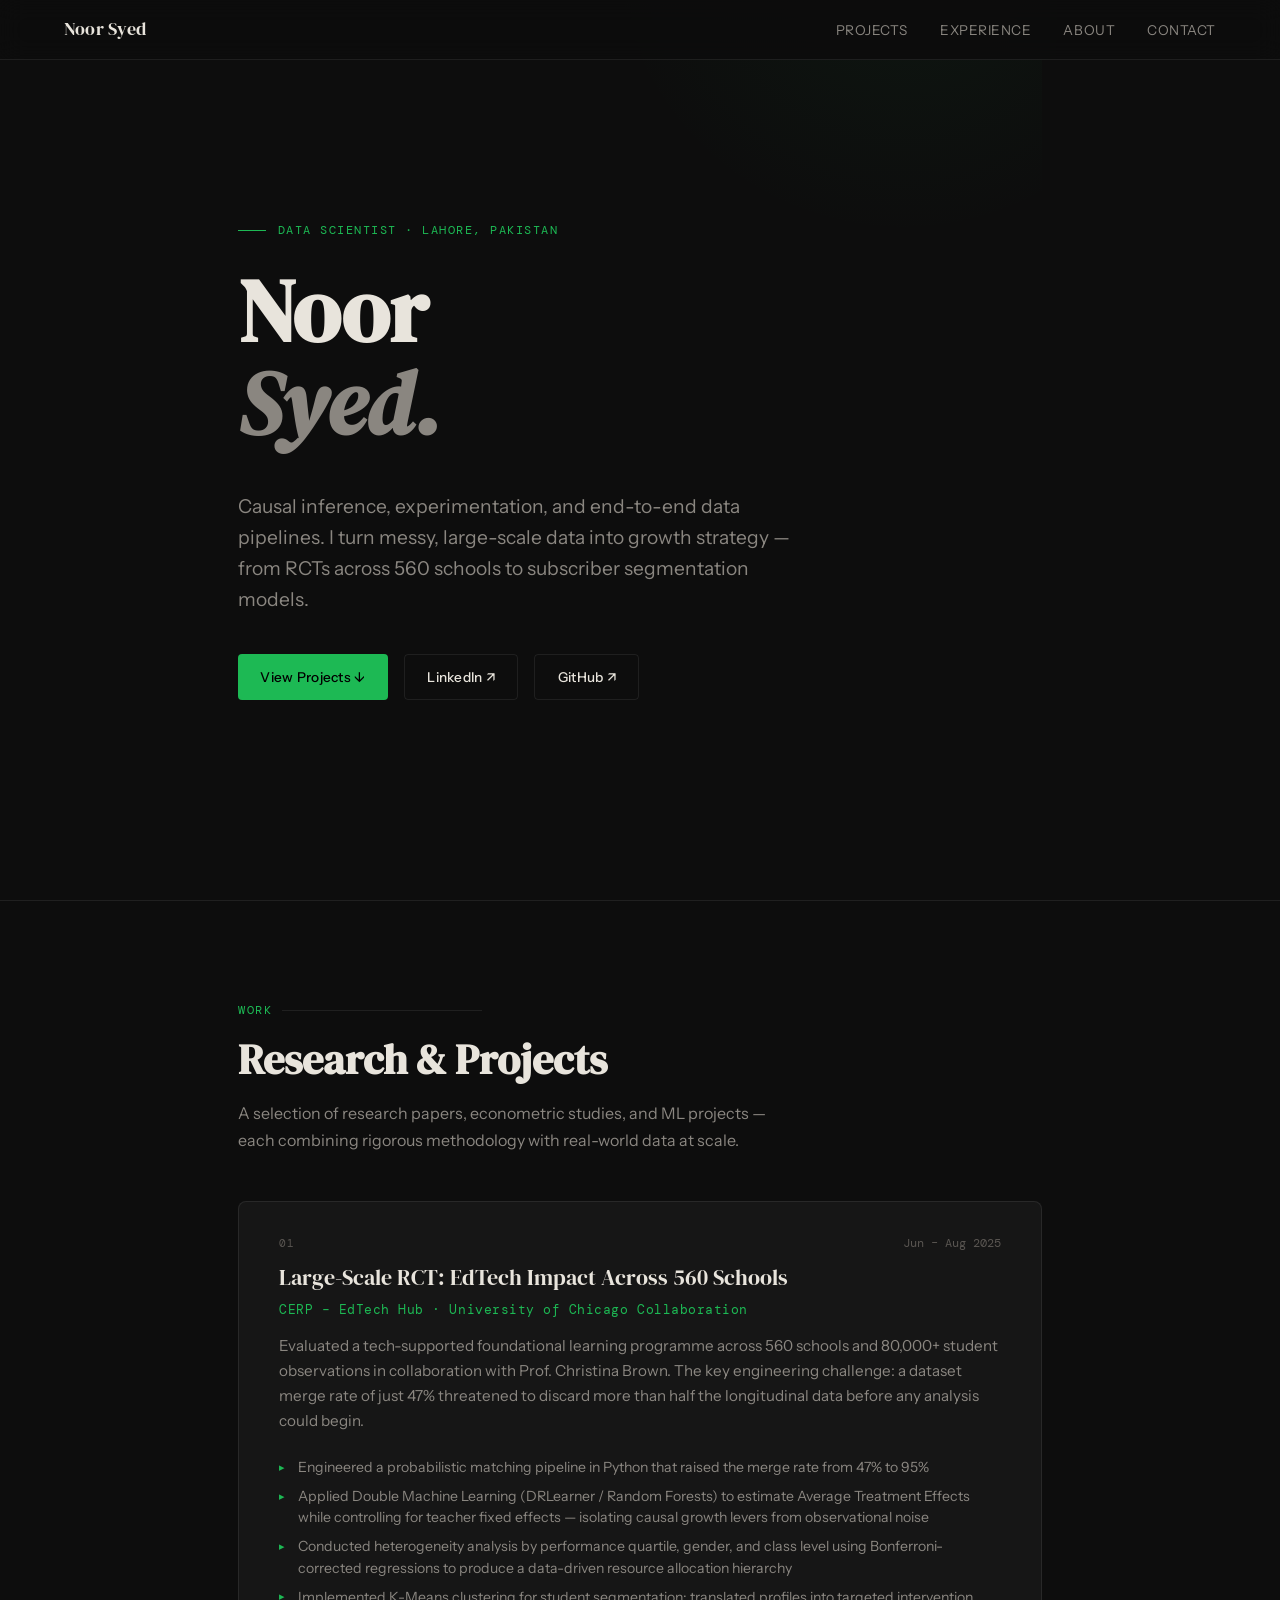
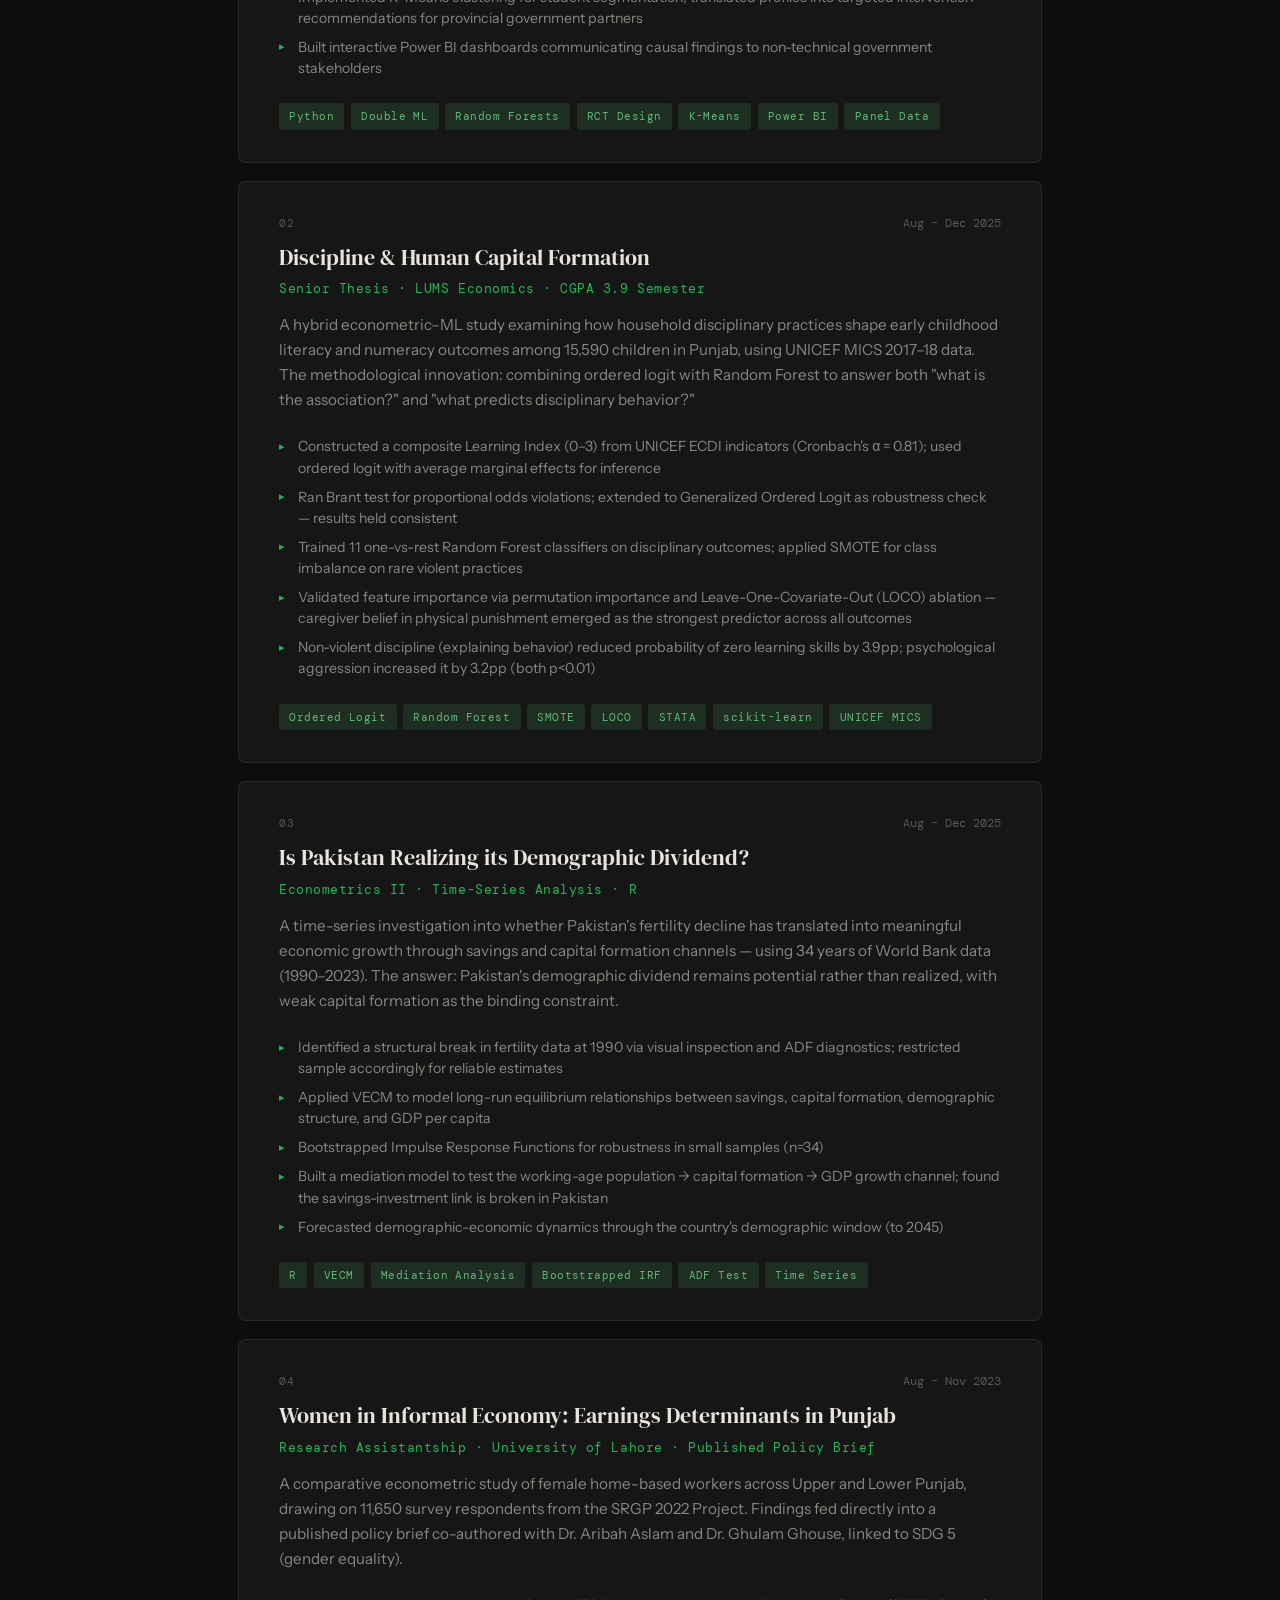
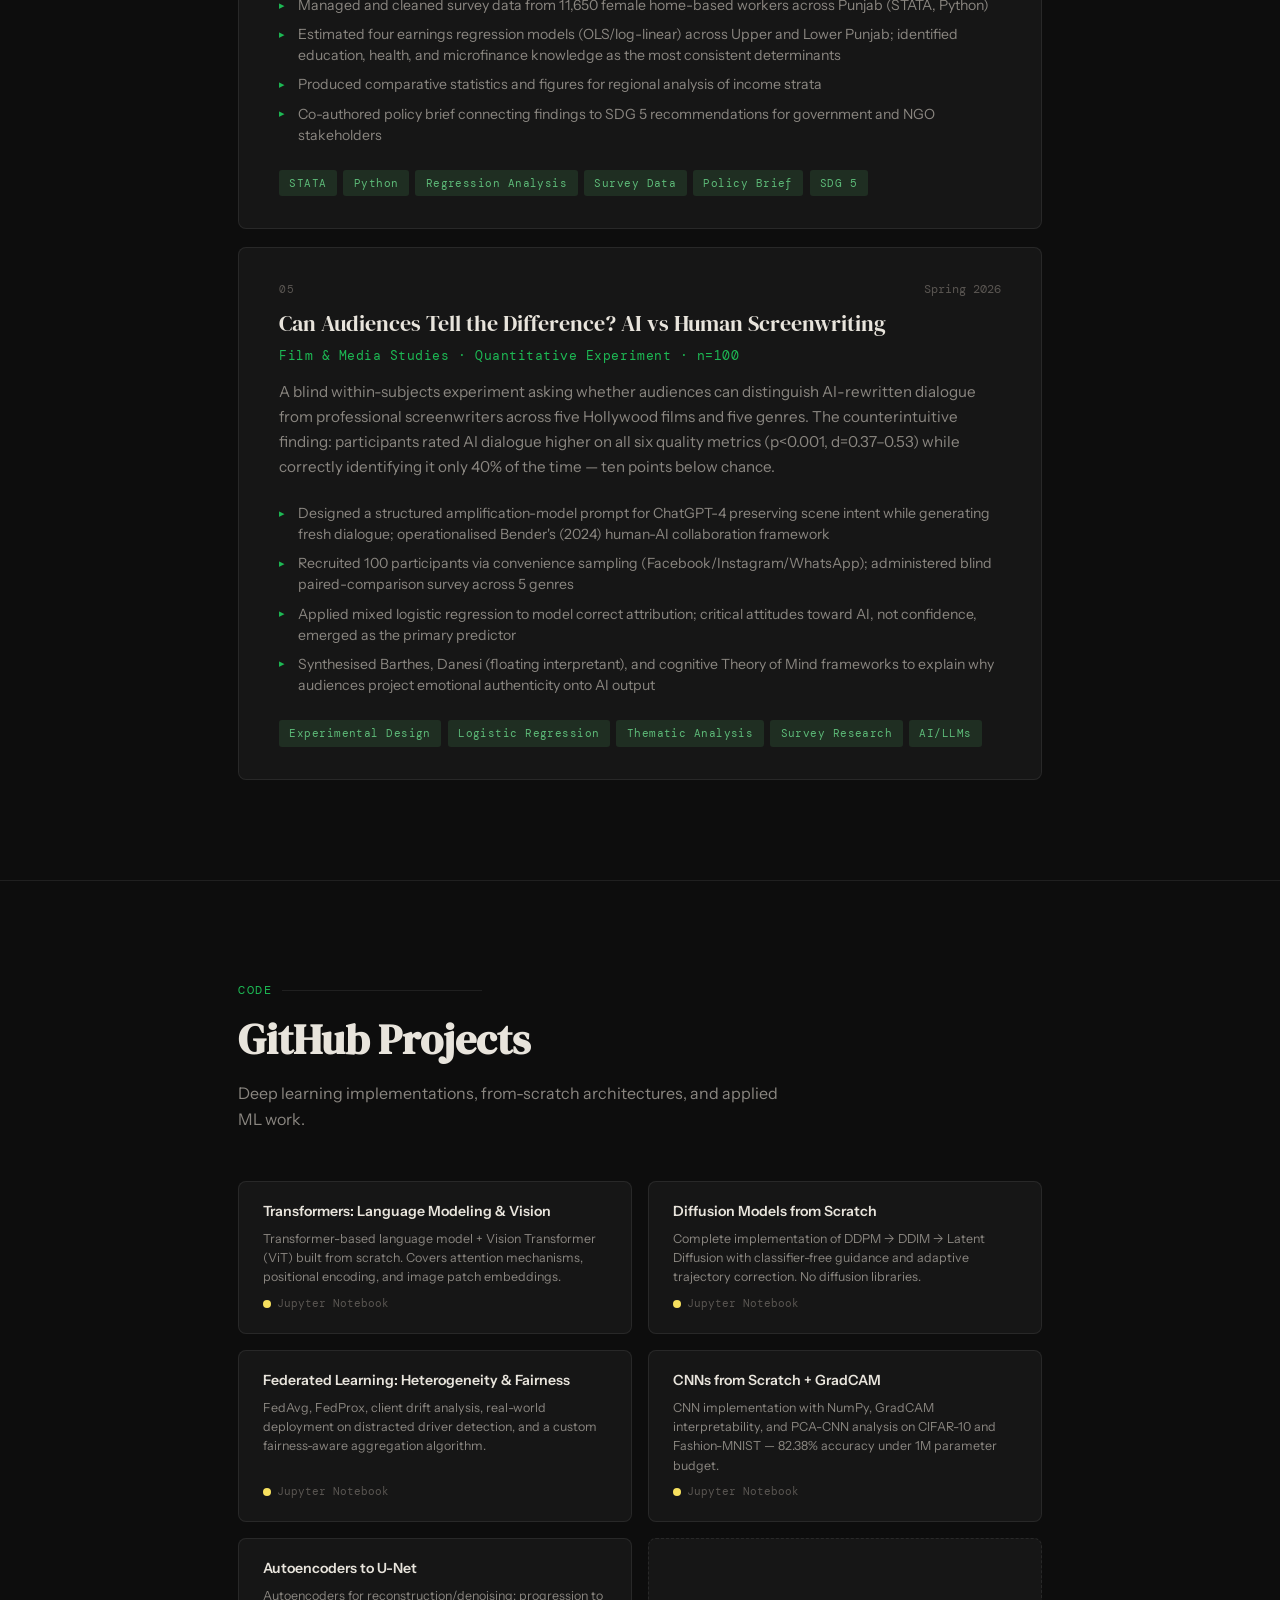
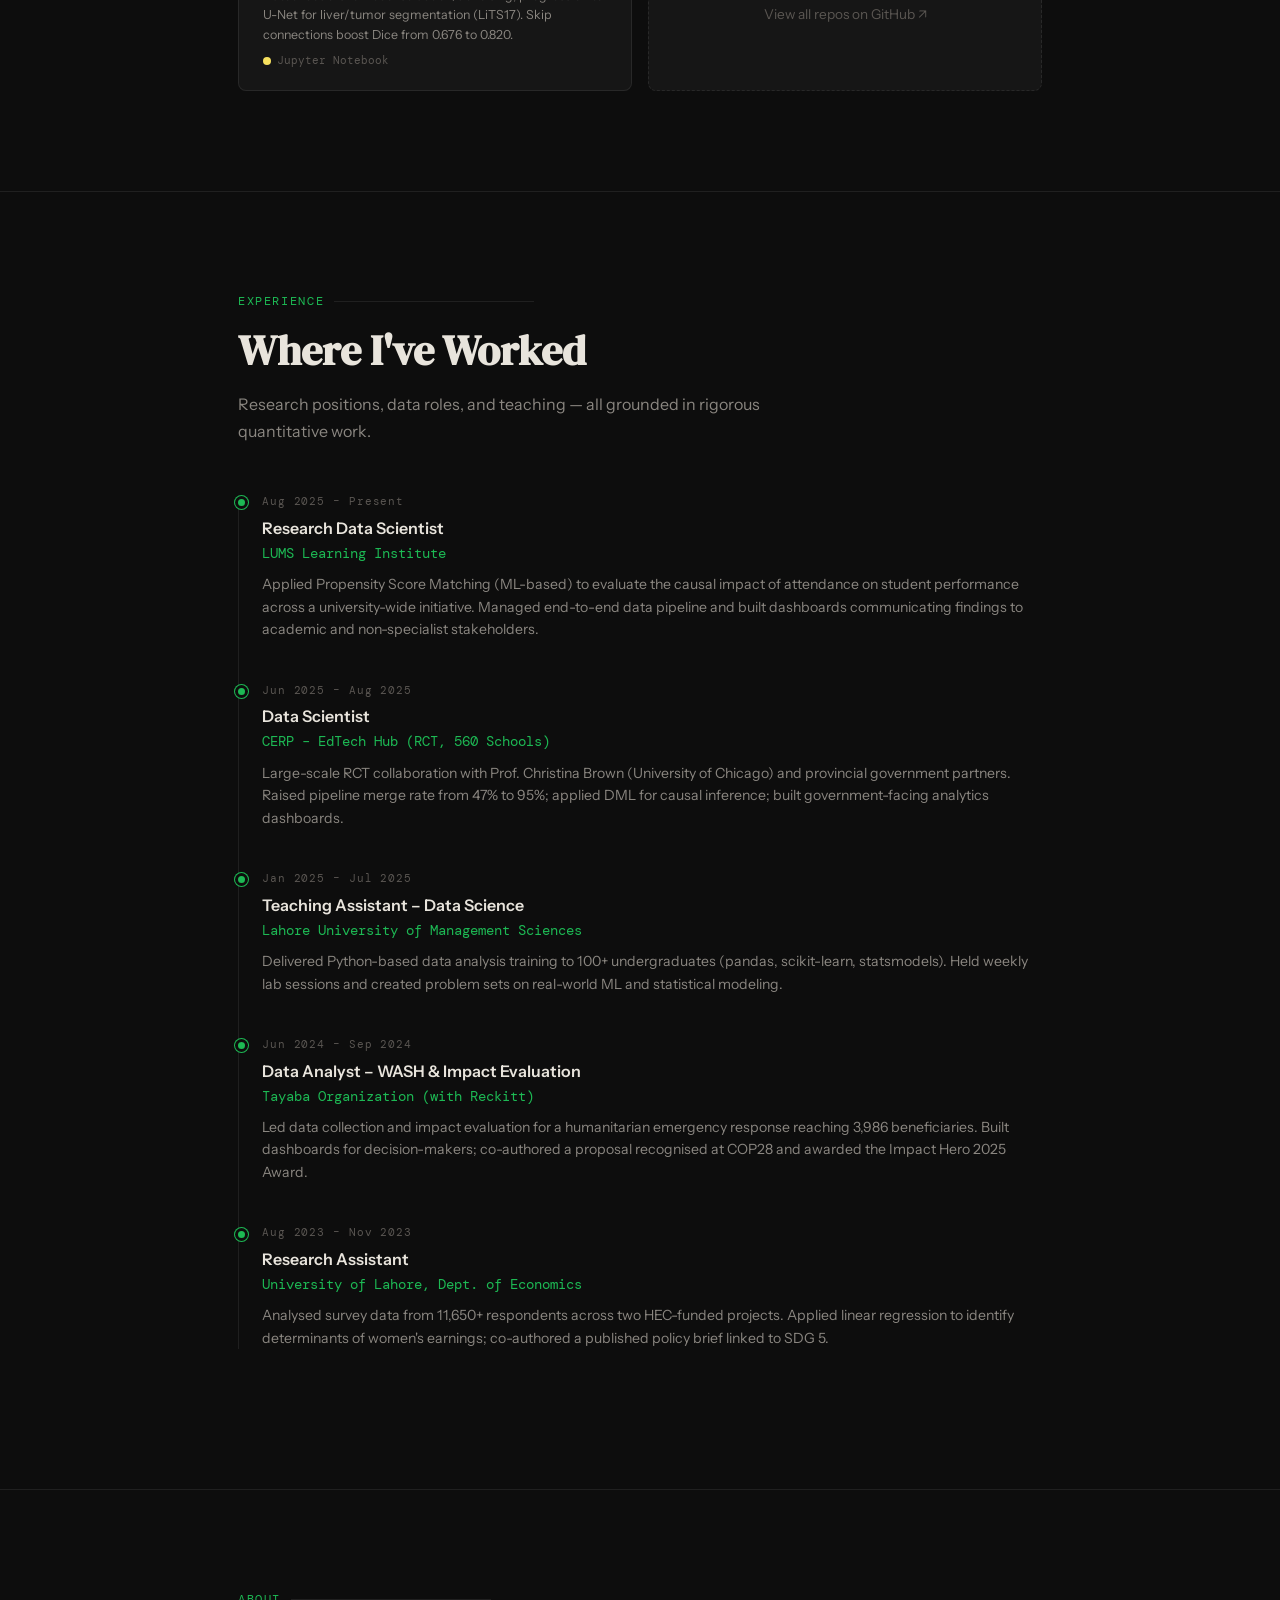
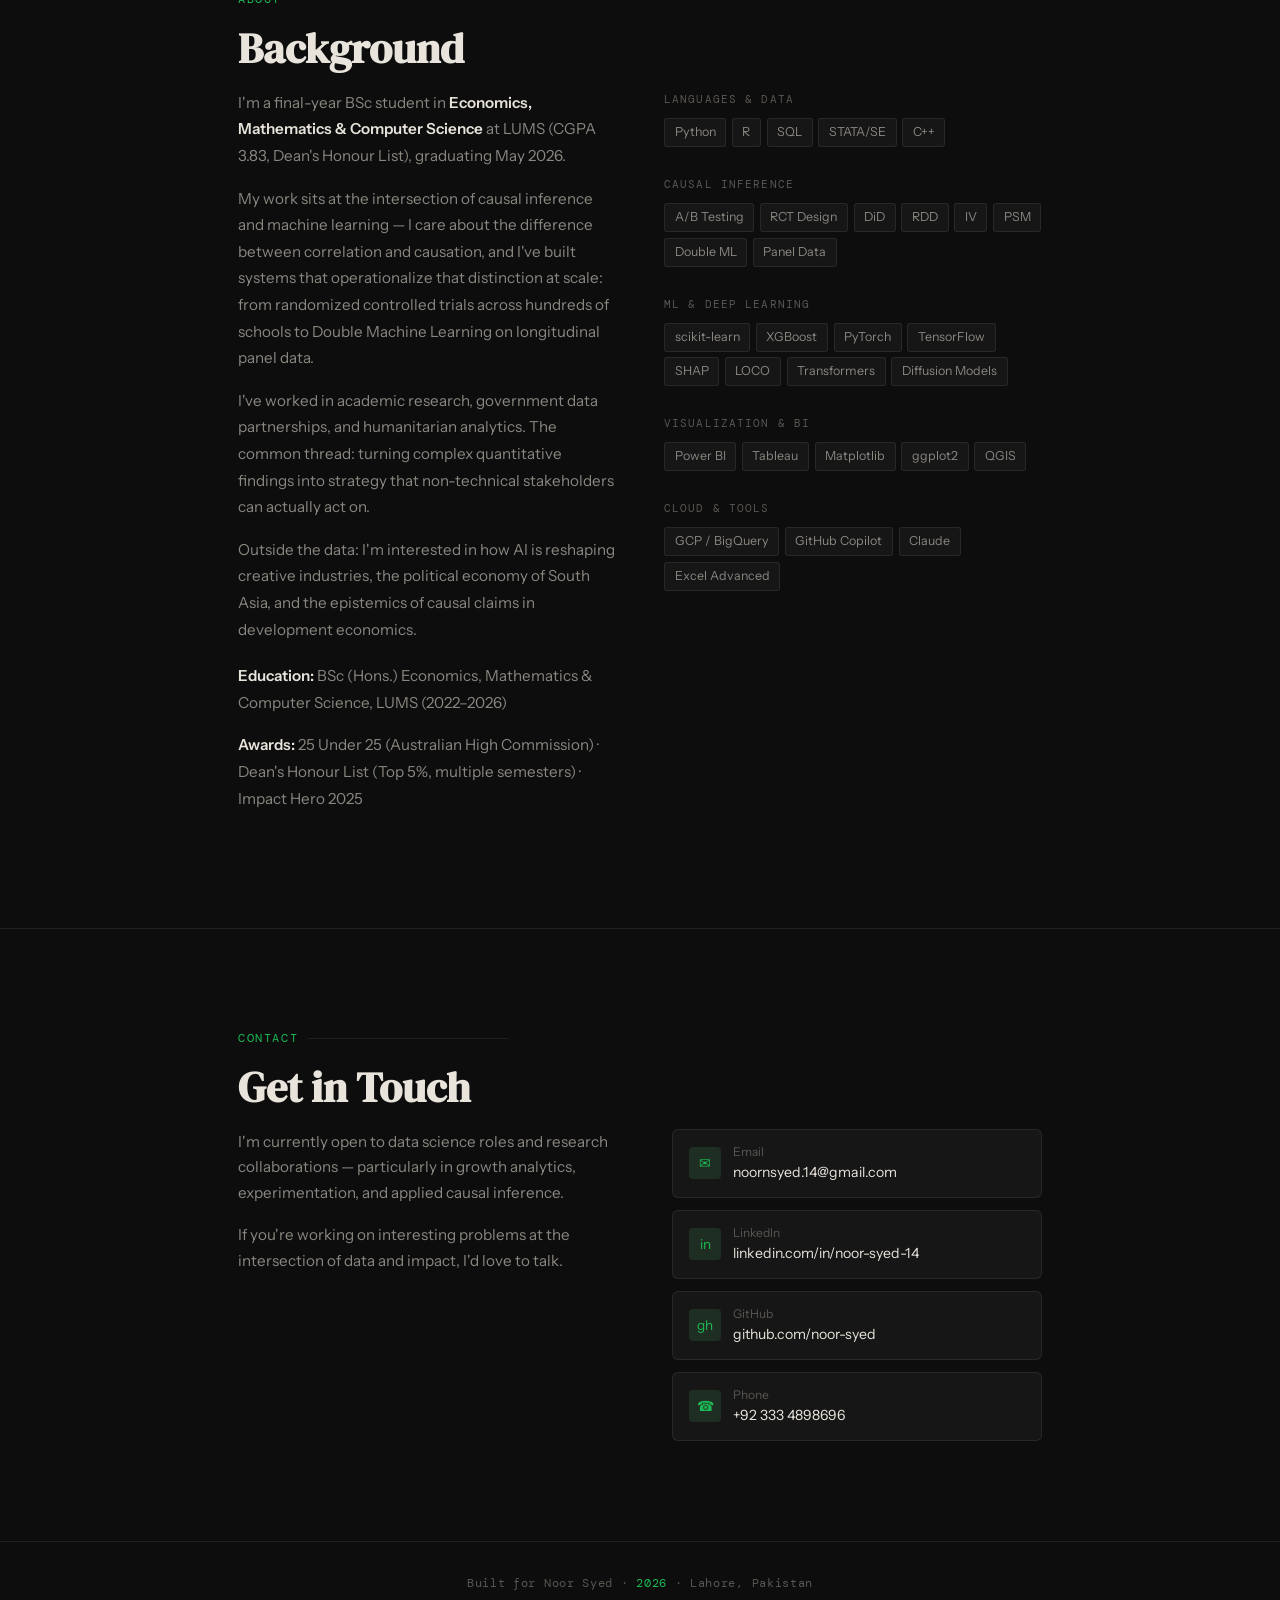
==== src/imports/pasted_text/noor-syed-portfolio.html @ 06b34c15 "add portfolio files" ====
<!DOCTYPE html>
<html lang="en">
<head>
<meta charset="UTF-8">
<meta name="viewport" content="width=device-width, initial-scale=1.0">
<title>Noor Syed — Data Scientist</title>
<link rel="preconnect" href="https://fonts.googleapis.com">
<link rel="preconnect" href="https://fonts.gstatic.com" crossorigin>
<link href="https://fonts.googleapis.com/css2?family=DM+Serif+Display:ital@0;1&family=DM+Mono:wght@400;500&family=Instrument+Sans:ital,wght@0,400;0,500;0,600;1,400&display=swap" rel="stylesheet">
<style>
  :root {
    --green: #1DB954;
    --green-dim: #17a348;
    --green-pale: #e8f9ee;
    --off-black: #0d0d0d;
    --near-black: #111;
    --dark: #1a1a1a;
    --mid: #2a2a2a;
    --text: #e8e4dc;
    --text-muted: #8a8680;
    --text-dim: #5a5652;
    --border: rgba(255,255,255,0.08);
    --card-bg: #161616;
    --tag-bg: #1f2e22;
    --tag-text: #5dba78;
  }
  *, *::before, *::after { box-sizing: border-box; margin: 0; padding: 0; }
  html { scroll-behavior: smooth; }
  body {
    background: var(--off-black);
    color: var(--text);
    font-family: 'Instrument Sans', sans-serif;
    font-size: 16px;
    line-height: 1.65;
    -webkit-font-smoothing: antialiased;
  }

  /* NAV */
  nav {
    position: fixed; top: 0; left: 0; right: 0; z-index: 100;
    background: rgba(13,13,13,0.92);
    backdrop-filter: blur(12px);
    border-bottom: 1px solid var(--border);
    display: flex; align-items: center; justify-content: space-between;
    padding: 0 clamp(1.5rem, 5vw, 4rem);
    height: 60px;
  }
  .nav-logo {
    font-family: 'DM Serif Display', serif;
    font-size: 1.1rem;
    color: var(--text);
    text-decoration: none;
    letter-spacing: 0.01em;
  }
  .nav-links { display: flex; gap: 2rem; list-style: none; }
  .nav-links a {
    color: var(--text-muted);
    text-decoration: none;
    font-size: 0.85rem;
    letter-spacing: 0.04em;
    text-transform: uppercase;
    transition: color 0.2s;
  }
  .nav-links a:hover { color: var(--green); }

  /* LAYOUT */
  .container { max-width: 900px; margin: 0 auto; padding: 0 clamp(1.5rem, 5vw, 3rem); }

  /* HERO */
  .hero {
    min-height: 100vh;
    display: flex; flex-direction: column; justify-content: center;
    padding: 100px 0 80px;
    position: relative;
    overflow: hidden;
  }
  .hero::before {
    content: '';
    position: absolute; top: -40%; right: -20%; width: 600px; height: 600px;
    background: radial-gradient(circle, rgba(29,185,84,0.06) 0%, transparent 70%);
    pointer-events: none;
  }
  .hero-eyebrow {
    font-family: 'DM Mono', monospace;
    font-size: 0.78rem;
    color: var(--green);
    letter-spacing: 0.12em;
    text-transform: uppercase;
    margin-bottom: 1.5rem;
    display: flex; align-items: center; gap: 0.75rem;
  }
  .hero-eyebrow::before {
    content: '';
    display: inline-block; width: 28px; height: 1px; background: var(--green);
  }
  .hero h1 {
    font-family: 'DM Serif Display', serif;
    font-size: clamp(3rem, 7vw, 5.5rem);
    line-height: 1.05;
    color: var(--text);
    margin-bottom: 0.2em;
  }
  .hero h1 em {
    font-style: italic;
    color: var(--text-muted);
  }
  .hero-sub {
    font-size: clamp(1rem, 2vw, 1.2rem);
    color: var(--text-muted);
    max-width: 560px;
    margin: 1.5rem 0 2.5rem;
    line-height: 1.6;
  }
  .hero-links { display: flex; gap: 1rem; flex-wrap: wrap; }
  .btn {
    display: inline-flex; align-items: center; gap: 0.5rem;
    padding: 0.65rem 1.4rem;
    border-radius: 4px;
    font-size: 0.85rem;
    font-weight: 500;
    letter-spacing: 0.02em;
    text-decoration: none;
    transition: all 0.2s;
    cursor: pointer; border: none;
  }
  .btn-primary {
    background: var(--green);
    color: #000;
  }
  .btn-primary:hover { background: var(--green-dim); }
  .btn-outline {
    background: transparent;
    color: var(--text);
    border: 1px solid var(--border);
  }
  .btn-outline:hover { border-color: var(--green); color: var(--green); }

  /* SECTION */
  section { padding: 100px 0; }
  .section-label {
    font-family: 'DM Mono', monospace;
    font-size: 0.72rem;
    color: var(--green);
    letter-spacing: 0.14em;
    text-transform: uppercase;
    margin-bottom: 1rem;
    display: flex; align-items: center; gap: 0.6rem;
  }
  .section-label::after {
    content: '';
    flex: 1; height: 1px; background: var(--border); max-width: 200px;
  }
  h2 {
    font-family: 'DM Serif Display', serif;
    font-size: clamp(1.8rem, 4vw, 2.6rem);
    color: var(--text);
    margin-bottom: 0.4em;
    line-height: 1.15;
  }
  .section-intro {
    color: var(--text-muted);
    font-size: 1rem;
    max-width: 560px;
    margin-bottom: 3rem;
    line-height: 1.65;
  }

  /* PROJECTS */
  .projects-grid { display: flex; flex-direction: column; gap: 2px; }
  .project-card {
    background: var(--card-bg);
    border: 1px solid var(--border);
    border-radius: 8px;
    padding: 2rem 2.5rem;
    transition: border-color 0.2s, background 0.2s;
    cursor: pointer;
    position: relative;
    overflow: hidden;
  }
  .project-card::after {
    content: '';
    position: absolute; left: 0; top: 0; bottom: 0; width: 3px;
    background: var(--green);
    transform: scaleY(0); transform-origin: bottom;
    transition: transform 0.25s ease;
  }
  .project-card:hover { border-color: rgba(29,185,84,0.25); background: #1a1a1a; }
  .project-card:hover::after { transform: scaleY(1); }
  .project-card + .project-card { margin-top: 1rem; }

  .project-header {
    display: flex; justify-content: space-between; align-items: flex-start;
    gap: 1rem; margin-bottom: 0.75rem;
  }
  .project-number {
    font-family: 'DM Mono', monospace;
    font-size: 0.7rem;
    color: var(--text-dim);
    letter-spacing: 0.1em;
  }
  .project-date {
    font-family: 'DM Mono', monospace;
    font-size: 0.72rem;
    color: var(--text-dim);
    white-space: nowrap;
  }
  .project-title {
    font-family: 'DM Serif Display', serif;
    font-size: 1.35rem;
    color: var(--text);
    margin-bottom: 0.5rem;
    line-height: 1.2;
  }
  .project-context {
    font-size: 0.82rem;
    color: var(--green);
    font-family: 'DM Mono', monospace;
    letter-spacing: 0.04em;
    margin-bottom: 0.75rem;
  }
  .project-desc {
    color: var(--text-muted);
    font-size: 0.95rem;
    line-height: 1.65;
    margin-bottom: 1.25rem;
  }
  .project-highlights {
    list-style: none;
    margin-bottom: 1.25rem;
  }
  .project-highlights li {
    color: var(--text-muted);
    font-size: 0.88rem;
    padding: 0.25rem 0;
    padding-left: 1.2rem;
    position: relative;
    line-height: 1.5;
  }
  .project-highlights li::before {
    content: '▸';
    position: absolute; left: 0;
    color: var(--green);
    font-size: 0.7rem;
    top: 0.35rem;
  }
  .tags { display: flex; flex-wrap: wrap; gap: 0.4rem; }
  .tag {
    background: var(--tag-bg);
    color: var(--tag-text);
    font-family: 'DM Mono', monospace;
    font-size: 0.7rem;
    padding: 0.25rem 0.65rem;
    border-radius: 3px;
    letter-spacing: 0.04em;
  }

  /* ABOUT / SKILLS */
  .about-grid {
    display: grid;
    grid-template-columns: 1fr 1fr;
    gap: 3rem;
  }
  @media (max-width: 700px) { .about-grid { grid-template-columns: 1fr; } }
  .about-text p {
    color: var(--text-muted);
    font-size: 0.95rem;
    line-height: 1.75;
    margin-bottom: 1rem;
  }
  .about-text p strong { color: var(--text); font-weight: 600; }

  .skill-group { margin-bottom: 1.75rem; }
  .skill-group-label {
    font-family: 'DM Mono', monospace;
    font-size: 0.7rem;
    color: var(--text-dim);
    letter-spacing: 0.1em;
    text-transform: uppercase;
    margin-bottom: 0.6rem;
  }
  .skill-chips { display: flex; flex-wrap: wrap; gap: 0.35rem; }
  .chip {
    font-size: 0.78rem;
    color: var(--text-muted);
    background: rgba(255,255,255,0.04);
    border: 1px solid var(--border);
    padding: 0.2rem 0.6rem;
    border-radius: 3px;
  }

  /* EXPERIENCE timeline */
  .timeline { position: relative; padding-left: 1.5rem; }
  .timeline::before {
    content: '';
    position: absolute; left: 0; top: 0.4rem; bottom: 0;
    width: 1px; background: var(--border);
  }
  .timeline-item { position: relative; margin-bottom: 2.5rem; }
  .timeline-item::before {
    content: '';
    position: absolute; left: -1.5rem; top: 0.45rem;
    width: 7px; height: 7px;
    border-radius: 50%; background: var(--green);
    box-shadow: 0 0 0 3px var(--off-black), 0 0 0 4px var(--green);
  }
  .timeline-date {
    font-family: 'DM Mono', monospace;
    font-size: 0.7rem;
    color: var(--text-dim);
    letter-spacing: 0.08em;
    margin-bottom: 0.25rem;
  }
  .timeline-role {
    font-weight: 600;
    color: var(--text);
    font-size: 1rem;
    margin-bottom: 0.1rem;
  }
  .timeline-org {
    color: var(--green);
    font-size: 0.85rem;
    font-family: 'DM Mono', monospace;
    margin-bottom: 0.5rem;
  }
  .timeline-desc {
    color: var(--text-muted);
    font-size: 0.88rem;
    line-height: 1.6;
  }

  /* CONTACT */
  .contact-inner {
    display: grid;
    grid-template-columns: 1fr 1fr;
    gap: 4rem;
    align-items: start;
  }
  @media (max-width: 700px) { .contact-inner { grid-template-columns: 1fr; gap: 2rem; } }
  .contact-text p {
    color: var(--text-muted);
    font-size: 0.95rem;
    line-height: 1.7;
    margin-bottom: 1rem;
  }
  .contact-links { display: flex; flex-direction: column; gap: 0.75rem; }
  .contact-link {
    display: flex; align-items: center; gap: 0.75rem;
    color: var(--text-muted);
    text-decoration: none;
    font-size: 0.9rem;
    padding: 0.75rem 1rem;
    background: var(--card-bg);
    border: 1px solid var(--border);
    border-radius: 6px;
    transition: all 0.2s;
  }
  .contact-link:hover { border-color: rgba(29,185,84,0.3); color: var(--text); }
  .contact-link-icon {
    width: 32px; height: 32px;
    background: var(--tag-bg);
    border-radius: 4px;
    display: flex; align-items: center; justify-content: center;
    color: var(--green);
    font-size: 0.85rem;
    flex-shrink: 0;
  }
  .contact-link-label { font-size: 0.75rem; color: var(--text-dim); }
  .contact-link-val { font-size: 0.88rem; color: var(--text); }

  /* FOOTER */
  footer {
    border-top: 1px solid var(--border);
    padding: 2rem 0;
    text-align: center;
  }
  footer p {
    color: var(--text-dim);
    font-family: 'DM Mono', monospace;
    font-size: 0.72rem;
    letter-spacing: 0.06em;
  }
  footer span { color: var(--green); }

  /* ANIM */
  @keyframes fadeUp {
    from { opacity: 0; transform: translateY(24px); }
    to   { opacity: 1; transform: translateY(0); }
  }
  .fade-up { animation: fadeUp 0.7s ease both; }
  .fade-up-2 { animation: fadeUp 0.7s 0.15s ease both; }
  .fade-up-3 { animation: fadeUp 0.7s 0.3s ease both; }
  .fade-up-4 { animation: fadeUp 0.7s 0.45s ease both; }

  /* GITHUB PROJECTS SECTION */
  .github-grid {
    display: grid;
    grid-template-columns: repeat(auto-fit, minmax(260px, 1fr));
    gap: 1rem;
    margin-top: 2rem;
  }
  .github-card {
    background: var(--card-bg);
    border: 1px solid var(--border);
    border-radius: 8px;
    padding: 1.25rem 1.5rem;
    text-decoration: none;
    transition: border-color 0.2s;
    display: flex; flex-direction: column; gap: 0.5rem;
  }
  .github-card:hover { border-color: rgba(29,185,84,0.25); }
  .github-card-title {
    font-size: 0.88rem;
    font-weight: 600;
    color: var(--text);
    line-height: 1.35;
  }
  .github-card-desc {
    font-size: 0.78rem;
    color: var(--text-muted);
    line-height: 1.55;
    flex: 1;
  }
  .github-card-lang {
    font-family: 'DM Mono', monospace;
    font-size: 0.68rem;
    color: var(--text-dim);
    display: flex; align-items: center; gap: 0.4rem;
  }
  .lang-dot { width: 8px; height: 8px; border-radius: 50%; background: #f6e05e; }

  /* DIVIDER */
  .divider { height: 1px; background: var(--border); margin: 0; }

  @media (max-width: 600px) {
    .nav-links { display: none; }
    .project-card { padding: 1.5rem; }
  }
</style>
</head>
<body>

<nav>
  <a href="#" class="nav-logo">Noor Syed</a>
  <ul class="nav-links">
    <li><a href="#projects">Projects</a></li>
    <li><a href="#experience">Experience</a></li>
    <li><a href="#about">About</a></li>
    <li><a href="#contact">Contact</a></li>
  </ul>
</nav>

<!-- HERO -->
<div class="container">
<section class="hero">
  <div class="hero-eyebrow fade-up">Data Scientist · Lahore, Pakistan</div>
  <h1 class="fade-up-2">
    Noor<br>
    <em>Syed.</em>
  </h1>
  <p class="hero-sub fade-up-3">
    Causal inference, experimentation, and end-to-end data pipelines. 
    I turn messy, large-scale data into growth strategy — 
    from RCTs across 560 schools to subscriber segmentation models.
  </p>
  <div class="hero-links fade-up-4">
    <a href="#projects" class="btn btn-primary">View Projects ↓</a>
    <a href="https://www.linkedin.com/in/noor-syed-14" target="_blank" class="btn btn-outline">LinkedIn ↗</a>
    <a href="https://github.com/noor-syed" target="_blank" class="btn btn-outline">GitHub ↗</a>
  </div>
</section>
</div>

<div class="divider"></div>

<!-- PROJECTS -->
<div class="container">
<section id="projects">
  <div class="section-label">Work</div>
  <h2>Research &amp; Projects</h2>
  <p class="section-intro">
    A selection of research papers, econometric studies, and ML projects — 
    each combining rigorous methodology with real-world data at scale.
  </p>

  <div class="projects-grid">

    <!-- PROJECT 1: CERP -->
    <div class="project-card">
      <div class="project-header">
        <span class="project-number">01</span>
        <span class="project-date">Jun – Aug 2025</span>
      </div>
      <div class="project-title">Large-Scale RCT: EdTech Impact Across 560 Schools</div>
      <div class="project-context">CERP – EdTech Hub · University of Chicago Collaboration</div>
      <p class="project-desc">
        Evaluated a tech-supported foundational learning programme across 560 schools and 80,000+ student observations
        in collaboration with Prof. Christina Brown. The key engineering challenge: a dataset merge rate of just 47% 
        threatened to discard more than half the longitudinal data before any analysis could begin.
      </p>
      <ul class="project-highlights">
        <li>Engineered a probabilistic matching pipeline in Python that raised the merge rate from 47% to 95%</li>
        <li>Applied Double Machine Learning (DRLearner / Random Forests) to estimate Average Treatment Effects while controlling for teacher fixed effects — isolating causal growth levers from observational noise</li>
        <li>Conducted heterogeneity analysis by performance quartile, gender, and class level using Bonferroni-corrected regressions to produce a data-driven resource allocation hierarchy</li>
        <li>Implemented K-Means clustering for student segmentation; translated profiles into targeted intervention recommendations for provincial government partners</li>
        <li>Built interactive Power BI dashboards communicating causal findings to non-technical government stakeholders</li>
      </ul>
      <div class="tags">
        <span class="tag">Python</span>
        <span class="tag">Double ML</span>
        <span class="tag">Random Forests</span>
        <span class="tag">RCT Design</span>
        <span class="tag">K-Means</span>
        <span class="tag">Power BI</span>
        <span class="tag">Panel Data</span>
      </div>
    </div>

    <!-- PROJECT 2: DISCIPLINE / SENIOR THESIS -->
    <div class="project-card">
      <div class="project-header">
        <span class="project-number">02</span>
        <span class="project-date">Aug – Dec 2025</span>
      </div>
      <div class="project-title">Discipline &amp; Human Capital Formation</div>
      <div class="project-context">Senior Thesis · LUMS Economics · CGPA 3.9 Semester</div>
      <p class="project-desc">
        A hybrid econometric–ML study examining how household disciplinary practices shape early childhood 
        literacy and numeracy outcomes among 15,590 children in Punjab, using UNICEF MICS 2017–18 data. 
        The methodological innovation: combining ordered logit with Random Forest to answer both 
        "what is the association?" and "what predicts disciplinary behavior?"
      </p>
      <ul class="project-highlights">
        <li>Constructed a composite Learning Index (0–3) from UNICEF ECDI indicators (Cronbach's α = 0.81); used ordered logit with average marginal effects for inference</li>
        <li>Ran Brant test for proportional odds violations; extended to Generalized Ordered Logit as robustness check — results held consistent</li>
        <li>Trained 11 one-vs-rest Random Forest classifiers on disciplinary outcomes; applied SMOTE for class imbalance on rare violent practices</li>
        <li>Validated feature importance via permutation importance and Leave-One-Covariate-Out (LOCO) ablation — caregiver belief in physical punishment emerged as the strongest predictor across all outcomes</li>
        <li>Non-violent discipline (explaining behavior) reduced probability of zero learning skills by 3.9pp; psychological aggression increased it by 3.2pp (both p&lt;0.01)</li>
      </ul>
      <div class="tags">
        <span class="tag">Ordered Logit</span>
        <span class="tag">Random Forest</span>
        <span class="tag">SMOTE</span>
        <span class="tag">LOCO</span>
        <span class="tag">STATA</span>
        <span class="tag">scikit-learn</span>
        <span class="tag">UNICEF MICS</span>
      </div>
    </div>

    <!-- PROJECT 3: DEMOGRAPHIC DIVIDEND -->
    <div class="project-card">
      <div class="project-header">
        <span class="project-number">03</span>
        <span class="project-date">Aug – Dec 2025</span>
      </div>
      <div class="project-title">Is Pakistan Realizing its Demographic Dividend?</div>
      <div class="project-context">Econometrics II · Time-Series Analysis · R</div>
      <p class="project-desc">
        A time-series investigation into whether Pakistan's fertility decline has translated into meaningful 
        economic growth through savings and capital formation channels — using 34 years of World Bank data 
        (1990–2023). The answer: Pakistan's demographic dividend remains potential rather than realized, 
        with weak capital formation as the binding constraint.
      </p>
      <ul class="project-highlights">
        <li>Identified a structural break in fertility data at 1990 via visual inspection and ADF diagnostics; restricted sample accordingly for reliable estimates</li>
        <li>Applied VECM to model long-run equilibrium relationships between savings, capital formation, demographic structure, and GDP per capita</li>
        <li>Bootstrapped Impulse Response Functions for robustness in small samples (n=34)</li>
        <li>Built a mediation model to test the working-age population → capital formation → GDP growth channel; found the savings-investment link is broken in Pakistan</li>
        <li>Forecasted demographic-economic dynamics through the country's demographic window (to 2045)</li>
      </ul>
      <div class="tags">
        <span class="tag">R</span>
        <span class="tag">VECM</span>
        <span class="tag">Mediation Analysis</span>
        <span class="tag">Bootstrapped IRF</span>
        <span class="tag">ADF Test</span>
        <span class="tag">Time Series</span>
      </div>
    </div>

    <!-- PROJECT 4: WOMEN IN INFORMAL ECONOMY -->
    <div class="project-card">
      <div class="project-header">
        <span class="project-number">04</span>
        <span class="project-date">Aug – Nov 2023</span>
      </div>
      <div class="project-title">Women in Informal Economy: Earnings Determinants in Punjab</div>
      <div class="project-context">Research Assistantship · University of Lahore · Published Policy Brief</div>
      <p class="project-desc">
        A comparative econometric study of female home-based workers across Upper and Lower Punjab, 
        drawing on 11,650 survey respondents from the SRGP 2022 Project. Findings fed directly into 
        a published policy brief co-authored with Dr. Aribah Aslam and Dr. Ghulam Ghouse, 
        linked to SDG 5 (gender equality).
      </p>
      <ul class="project-highlights">
        <li>Managed and cleaned survey data from 11,650 female home-based workers across Punjab (STATA, Python)</li>
        <li>Estimated four earnings regression models (OLS/log-linear) across Upper and Lower Punjab; identified education, health, and microfinance knowledge as the most consistent determinants</li>
        <li>Produced comparative statistics and figures for regional analysis of income strata</li>
        <li>Co-authored policy brief connecting findings to SDG 5 recommendations for government and NGO stakeholders</li>
      </ul>
      <div class="tags">
        <span class="tag">STATA</span>
        <span class="tag">Python</span>
        <span class="tag">Regression Analysis</span>
        <span class="tag">Survey Data</span>
        <span class="tag">Policy Brief</span>
        <span class="tag">SDG 5</span>
      </div>
    </div>

    <!-- PROJECT 5: AI SCREENWRITING -->
    <div class="project-card">
      <div class="project-header">
        <span class="project-number">05</span>
        <span class="project-date">Spring 2026</span>
      </div>
      <div class="project-title">Can Audiences Tell the Difference? AI vs Human Screenwriting</div>
      <div class="project-context">Film &amp; Media Studies · Quantitative Experiment · n=100</div>
      <p class="project-desc">
        A blind within-subjects experiment asking whether audiences can distinguish AI-rewritten dialogue 
        from professional screenwriters across five Hollywood films and five genres. The counterintuitive 
        finding: participants rated AI dialogue higher on all six quality metrics (p&lt;0.001, d=0.37–0.53) 
        while correctly identifying it only 40% of the time — ten points below chance.
      </p>
      <ul class="project-highlights">
        <li>Designed a structured amplification-model prompt for ChatGPT-4 preserving scene intent while generating fresh dialogue; operationalised Bender's (2024) human-AI collaboration framework</li>
        <li>Recruited 100 participants via convenience sampling (Facebook/Instagram/WhatsApp); administered blind paired-comparison survey across 5 genres</li>
        <li>Applied mixed logistic regression to model correct attribution; critical attitudes toward AI, not confidence, emerged as the primary predictor</li>
        <li>Synthesised Barthes, Danesi (floating interpretant), and cognitive Theory of Mind frameworks to explain why audiences project emotional authenticity onto AI output</li>
      </ul>
      <div class="tags">
        <span class="tag">Experimental Design</span>
        <span class="tag">Logistic Regression</span>
        <span class="tag">Thematic Analysis</span>
        <span class="tag">Survey Research</span>
        <span class="tag">AI/LLMs</span>
      </div>
    </div>

  </div>
</section>
</div>

<div class="divider"></div>

<!-- GITHUB -->
<div class="container">
<section id="code">
  <div class="section-label">Code</div>
  <h2>GitHub Projects</h2>
  <p class="section-intro">Deep learning implementations, from-scratch architectures, and applied ML work.</p>
  <div class="github-grid">
    <a href="https://github.com/noor14-pixel/Transformers-Language-Modeling-Vision" target="_blank" class="github-card">
      <div class="github-card-title">Transformers: Language Modeling &amp; Vision</div>
      <div class="github-card-desc">Transformer-based language model + Vision Transformer (ViT) built from scratch. Covers attention mechanisms, positional encoding, and image patch embeddings.</div>
      <div class="github-card-lang"><span class="lang-dot"></span>Jupyter Notebook</div>
    </a>
    <a href="https://github.com/noor14-pixel/Diffusion-Models-from-Scratch-DDPM-DDIM-Latent-Diffusion" target="_blank" class="github-card">
      <div class="github-card-title">Diffusion Models from Scratch</div>
      <div class="github-card-desc">Complete implementation of DDPM → DDIM → Latent Diffusion with classifier-free guidance and adaptive trajectory correction. No diffusion libraries.</div>
      <div class="github-card-lang"><span class="lang-dot"></span>Jupyter Notebook</div>
    </a>
    <a href="https://github.com/noor14-pixel/Federated-Learning-Infrastructure-Heterogeneity-Fairness" target="_blank" class="github-card">
      <div class="github-card-title">Federated Learning: Heterogeneity &amp; Fairness</div>
      <div class="github-card-desc">FedAvg, FedProx, client drift analysis, real-world deployment on distracted driver detection, and a custom fairness-aware aggregation algorithm.</div>
      <div class="github-card-lang"><span class="lang-dot"></span>Jupyter Notebook</div>
    </a>
    <a href="https://github.com/noor14-pixel/Convolutional-Neural-Networks" target="_blank" class="github-card">
      <div class="github-card-title">CNNs from Scratch + GradCAM</div>
      <div class="github-card-desc">CNN implementation with NumPy, GradCAM interpretability, and PCA-CNN analysis on CIFAR-10 and Fashion-MNIST — 82.38% accuracy under 1M parameter budget.</div>
      <div class="github-card-lang"><span class="lang-dot"></span>Jupyter Notebook</div>
    </a>
    <a href="https://github.com/noor14-pixel/From-Autoencoders-to-U-Net" target="_blank" class="github-card">
      <div class="github-card-title">Autoencoders to U-Net</div>
      <div class="github-card-desc">Autoencoders for reconstruction/denoising; progression to U-Net for liver/tumor segmentation (LiTS17). Skip connections boost Dice from 0.676 to 0.820.</div>
      <div class="github-card-lang"><span class="lang-dot"></span>Jupyter Notebook</div>
    </a>
    <a href="https://github.com/noor-syed" target="_blank" class="github-card" style="border-style: dashed; justify-content: center; align-items: center; min-height: 120px;">
      <div style="text-align:center; color: var(--text-dim); font-size: 0.85rem;">View all repos on GitHub ↗</div>
    </a>
  </div>
</section>
</div>

<div class="divider"></div>

<!-- EXPERIENCE -->
<div class="container">
<section id="experience">
  <div class="section-label">Experience</div>
  <h2>Where I've Worked</h2>
  <p class="section-intro">Research positions, data roles, and teaching — all grounded in rigorous quantitative work.</p>

  <div class="timeline">
    <div class="timeline-item">
      <div class="timeline-date">Aug 2025 – Present</div>
      <div class="timeline-role">Research Data Scientist</div>
      <div class="timeline-org">LUMS Learning Institute</div>
      <div class="timeline-desc">
        Applied Propensity Score Matching (ML-based) to evaluate the causal impact of attendance on student 
        performance across a university-wide initiative. Managed end-to-end data pipeline and built dashboards 
        communicating findings to academic and non-specialist stakeholders.
      </div>
    </div>
    <div class="timeline-item">
      <div class="timeline-date">Jun 2025 – Aug 2025</div>
      <div class="timeline-role">Data Scientist</div>
      <div class="timeline-org">CERP – EdTech Hub (RCT, 560 Schools)</div>
      <div class="timeline-desc">
        Large-scale RCT collaboration with Prof. Christina Brown (University of Chicago) and provincial 
        government partners. Raised pipeline merge rate from 47% to 95%; applied DML for causal inference; 
        built government-facing analytics dashboards.
      </div>
    </div>
    <div class="timeline-item">
      <div class="timeline-date">Jan 2025 – Jul 2025</div>
      <div class="timeline-role">Teaching Assistant – Data Science</div>
      <div class="timeline-org">Lahore University of Management Sciences</div>
      <div class="timeline-desc">
        Delivered Python-based data analysis training to 100+ undergraduates (pandas, scikit-learn, statsmodels). 
        Held weekly lab sessions and created problem sets on real-world ML and statistical modeling.
      </div>
    </div>
    <div class="timeline-item">
      <div class="timeline-date">Jun 2024 – Sep 2024</div>
      <div class="timeline-role">Data Analyst – WASH &amp; Impact Evaluation</div>
      <div class="timeline-org">Tayaba Organization (with Reckitt)</div>
      <div class="timeline-desc">
        Led data collection and impact evaluation for a humanitarian emergency response reaching 3,986 
        beneficiaries. Built dashboards for decision-makers; co-authored a proposal recognised at COP28 
        and awarded the Impact Hero 2025 Award.
      </div>
    </div>
    <div class="timeline-item">
      <div class="timeline-date">Aug 2023 – Nov 2023</div>
      <div class="timeline-role">Research Assistant</div>
      <div class="timeline-org">University of Lahore, Dept. of Economics</div>
      <div class="timeline-desc">
        Analysed survey data from 11,650+ respondents across two HEC-funded projects. Applied linear regression 
        to identify determinants of women's earnings; co-authored a published policy brief linked to SDG 5.
      </div>
    </div>
  </div>
</section>
</div>

<div class="divider"></div>

<!-- ABOUT / SKILLS -->
<div class="container">
<section id="about">
  <div class="section-label">About</div>
  <h2>Background</h2>
  <div class="about-grid">
    <div class="about-text">
      <p>
        I'm a final-year BSc student in <strong>Economics, Mathematics &amp; Computer Science</strong> 
        at LUMS (CGPA 3.83, Dean's Honour List), graduating May 2026.
      </p>
      <p>
        My work sits at the intersection of causal inference and machine learning — 
        I care about the difference between correlation and causation, and I've built 
        systems that operationalize that distinction at scale: from randomized controlled trials 
        across hundreds of schools to Double Machine Learning on longitudinal panel data.
      </p>
      <p>
        I've worked in academic research, government data partnerships, and humanitarian analytics. 
        The common thread: turning complex quantitative findings into strategy that non-technical 
        stakeholders can actually act on.
      </p>
      <p>
        Outside the data: I'm interested in how AI is reshaping creative industries, 
        the political economy of South Asia, and the epistemics of causal claims in 
        development economics.
      </p>
      <p style="margin-top:1.25rem;">
        <strong>Education:</strong> BSc (Hons.) Economics, Mathematics &amp; Computer Science, LUMS (2022–2026)
      </p>
      <p>
        <strong>Awards:</strong> 25 Under 25 (Australian High Commission) · Dean's Honour List (Top 5%, multiple semesters) · Impact Hero 2025
      </p>
    </div>
    <div>
      <div class="skill-group">
        <div class="skill-group-label">Languages &amp; Data</div>
        <div class="skill-chips">
          <span class="chip">Python</span><span class="chip">R</span><span class="chip">SQL</span>
          <span class="chip">STATA/SE</span><span class="chip">C++</span>
        </div>
      </div>
      <div class="skill-group">
        <div class="skill-group-label">Causal Inference</div>
        <div class="skill-chips">
          <span class="chip">A/B Testing</span><span class="chip">RCT Design</span>
          <span class="chip">DiD</span><span class="chip">RDD</span>
          <span class="chip">IV</span><span class="chip">PSM</span>
          <span class="chip">Double ML</span><span class="chip">Panel Data</span>
        </div>
      </div>
      <div class="skill-group">
        <div class="skill-group-label">ML &amp; Deep Learning</div>
        <div class="skill-chips">
          <span class="chip">scikit-learn</span><span class="chip">XGBoost</span>
          <span class="chip">PyTorch</span><span class="chip">TensorFlow</span>
          <span class="chip">SHAP</span><span class="chip">LOCO</span>
          <span class="chip">Transformers</span><span class="chip">Diffusion Models</span>
        </div>
      </div>
      <div class="skill-group">
        <div class="skill-group-label">Visualization &amp; BI</div>
        <div class="skill-chips">
          <span class="chip">Power BI</span><span class="chip">Tableau</span>
          <span class="chip">Matplotlib</span><span class="chip">ggplot2</span>
          <span class="chip">QGIS</span>
        </div>
      </div>
      <div class="skill-group">
        <div class="skill-group-label">Cloud &amp; Tools</div>
        <div class="skill-chips">
          <span class="chip">GCP / BigQuery</span>
          <span class="chip">GitHub Copilot</span>
          <span class="chip">Claude</span>
          <span class="chip">Excel Advanced</span>
        </div>
      </div>
    </div>
  </div>
</section>
</div>

<div class="divider"></div>

<!-- CONTACT -->
<div class="container">
<section id="contact">
  <div class="section-label">Contact</div>
  <h2>Get in Touch</h2>
  <div class="contact-inner">
    <div class="contact-text">
      <p>
        I'm currently open to data science roles and research collaborations — 
        particularly in growth analytics, experimentation, and applied causal inference.
      </p>
      <p>
        If you're working on interesting problems at the intersection of data and impact, 
        I'd love to talk.
      </p>
    </div>
    <div class="contact-links">
      <a href="mailto:noornsyed.14@gmail.com" class="contact-link">
        <div class="contact-link-icon">✉</div>
        <div>
          <div class="contact-link-label">Email</div>
          <div class="contact-link-val">noornsyed.14@gmail.com</div>
        </div>
      </a>
      <a href="https://www.linkedin.com/in/noor-syed-14" target="_blank" class="contact-link">
        <div class="contact-link-icon">in</div>
        <div>
          <div class="contact-link-label">LinkedIn</div>
          <div class="contact-link-val">linkedin.com/in/noor-syed-14</div>
        </div>
      </a>
      <a href="https://github.com/noor-syed" target="_blank" class="contact-link">
        <div class="contact-link-icon">gh</div>
        <div>
          <div class="contact-link-label">GitHub</div>
          <div class="contact-link-val">github.com/noor-syed</div>
        </div>
      </a>
      <a href="tel:+923334898696" class="contact-link">
        <div class="contact-link-icon">☎</div>
        <div>
          <div class="contact-link-label">Phone</div>
          <div class="contact-link-val">+92 333 4898696</div>
        </div>
      </a>
    </div>
  </div>
</section>
</div>

<footer>
  <div class="container">
    <p>Built for Noor Syed · <span>2026</span> · Lahore, Pakistan</p>
  </div>
</footer>

</body>
</html>
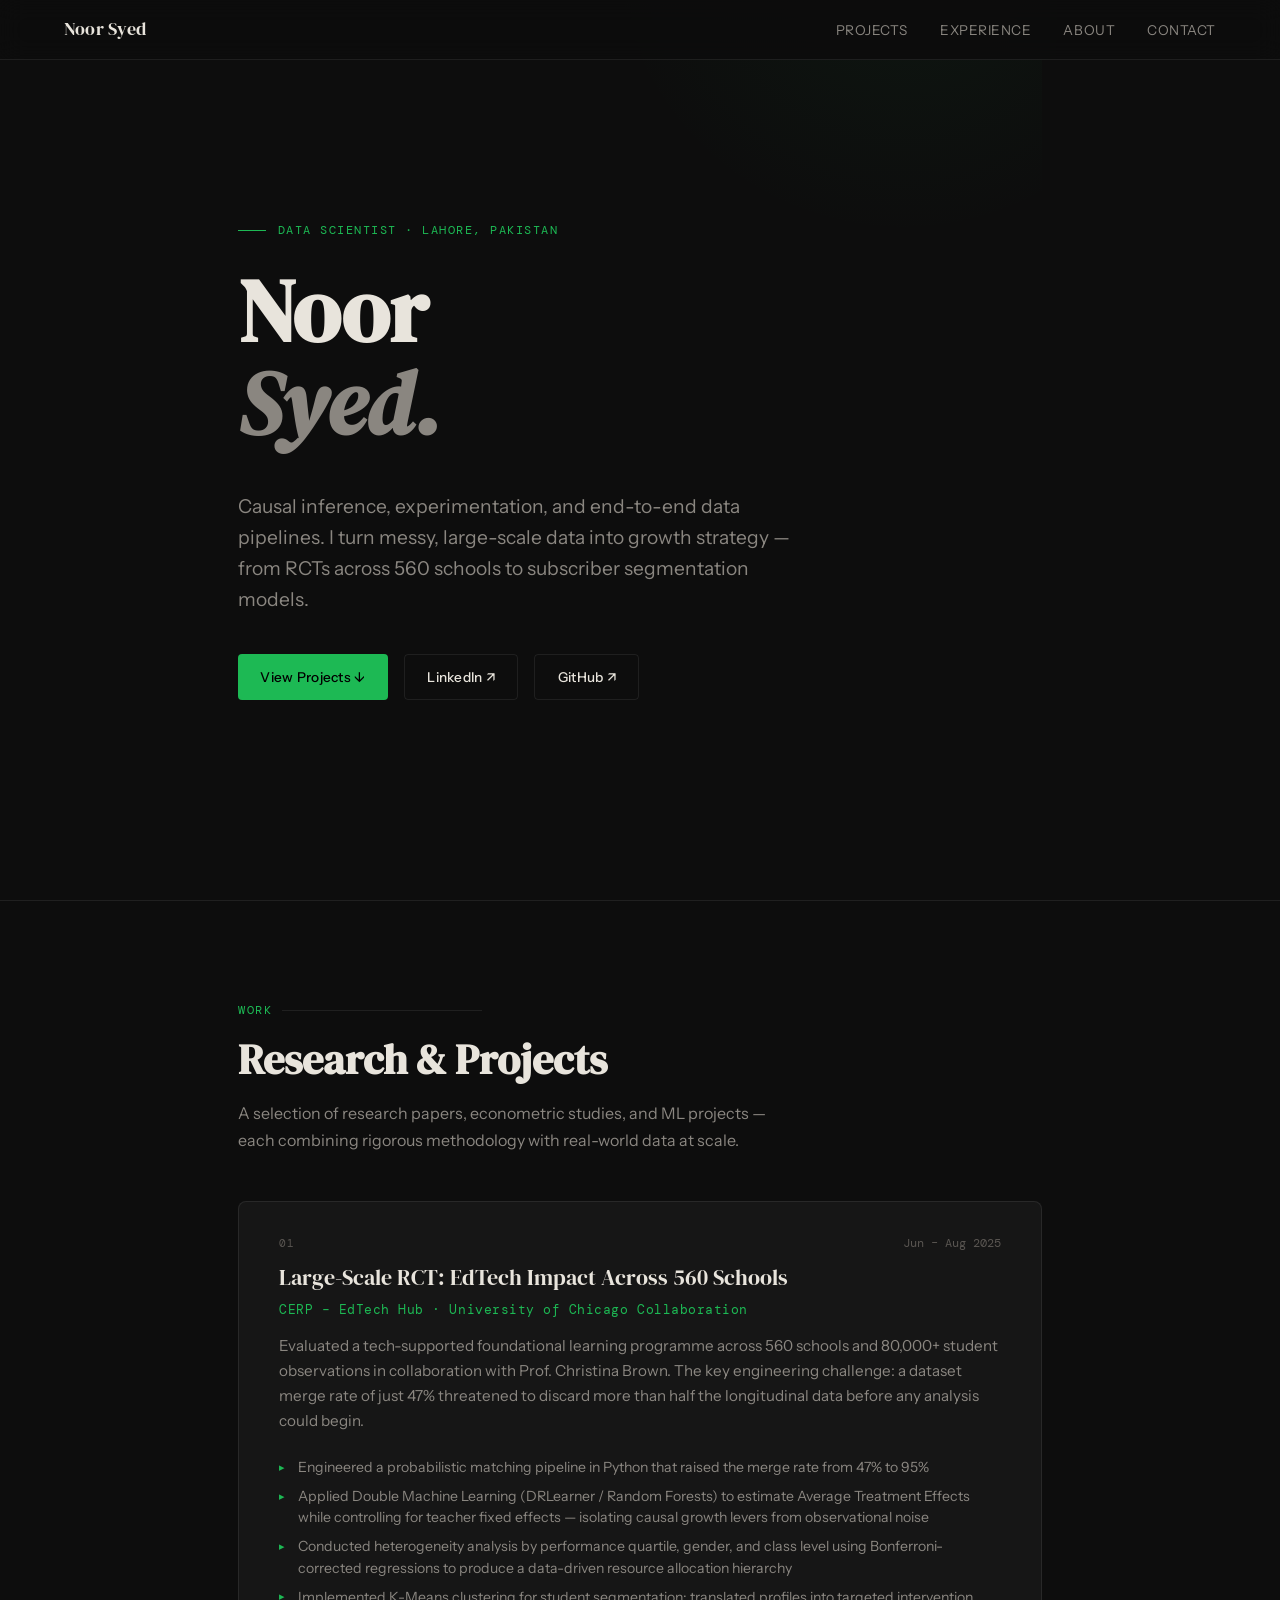
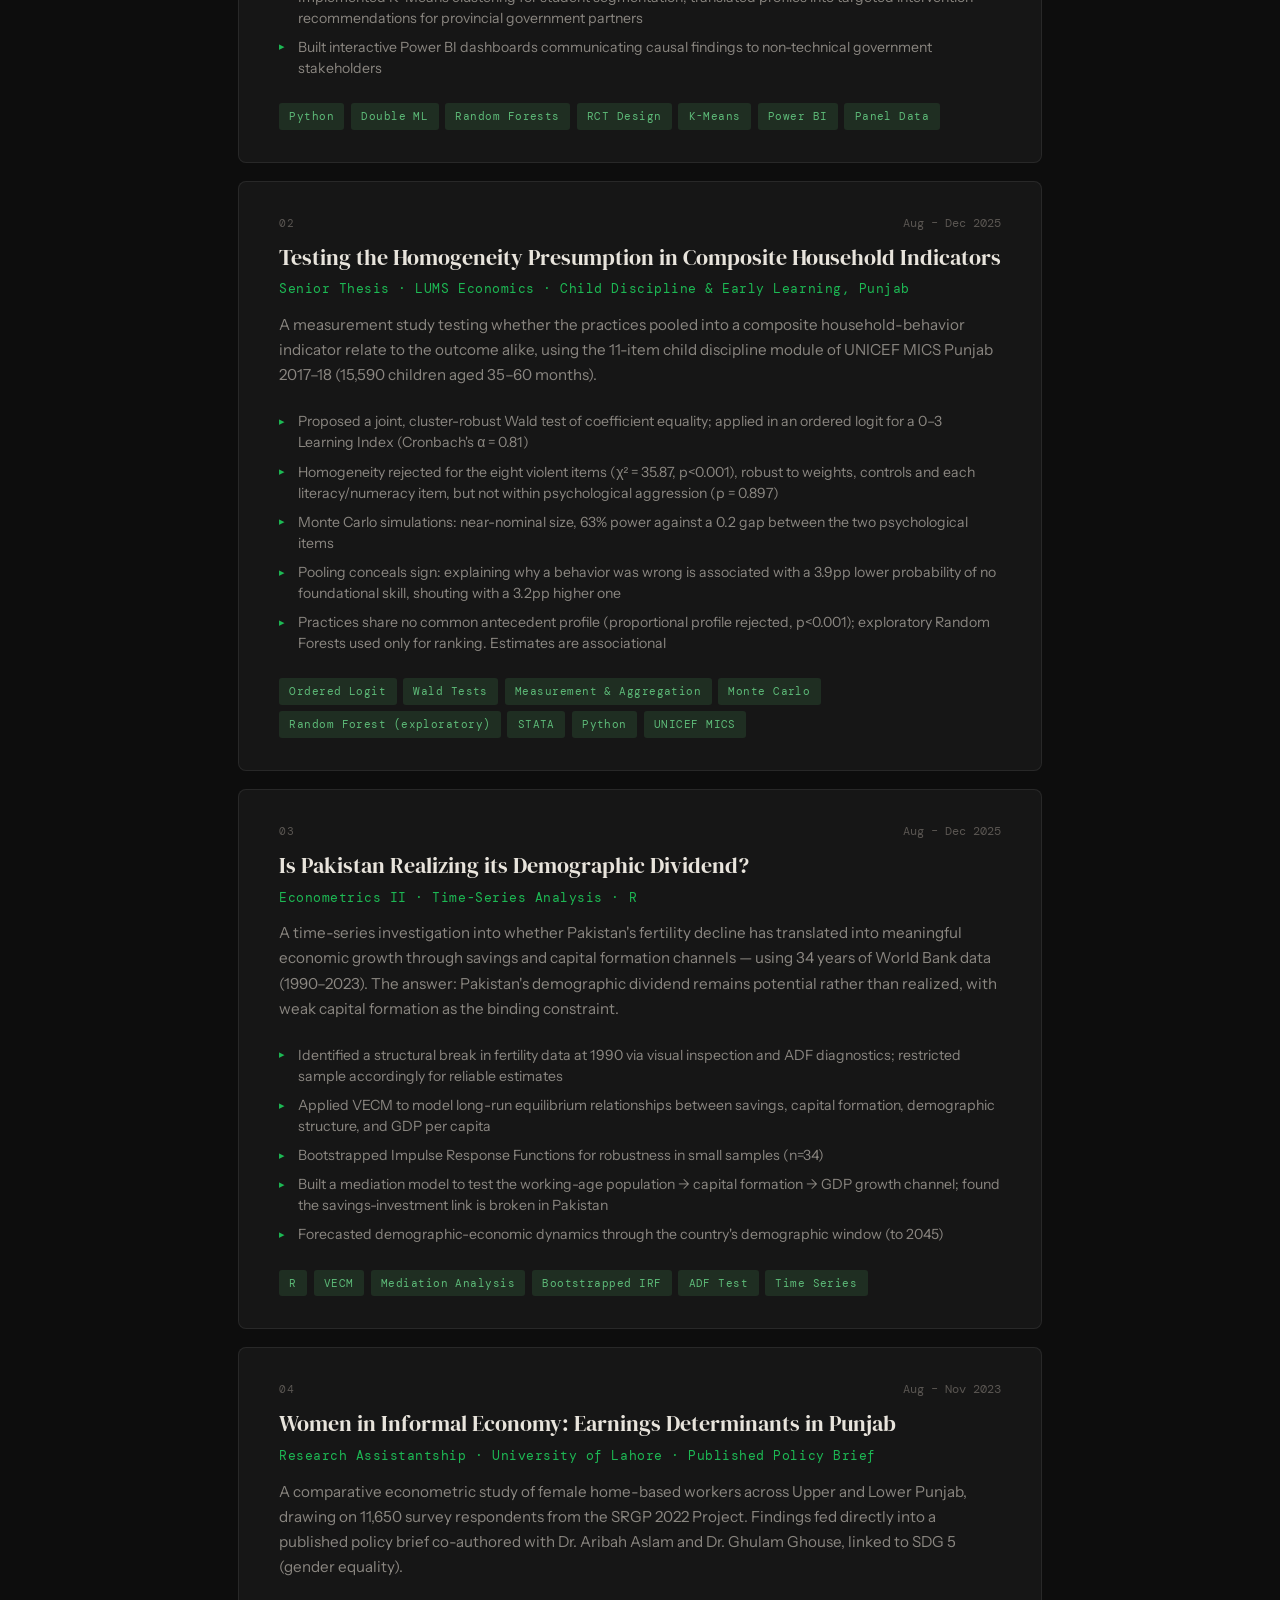
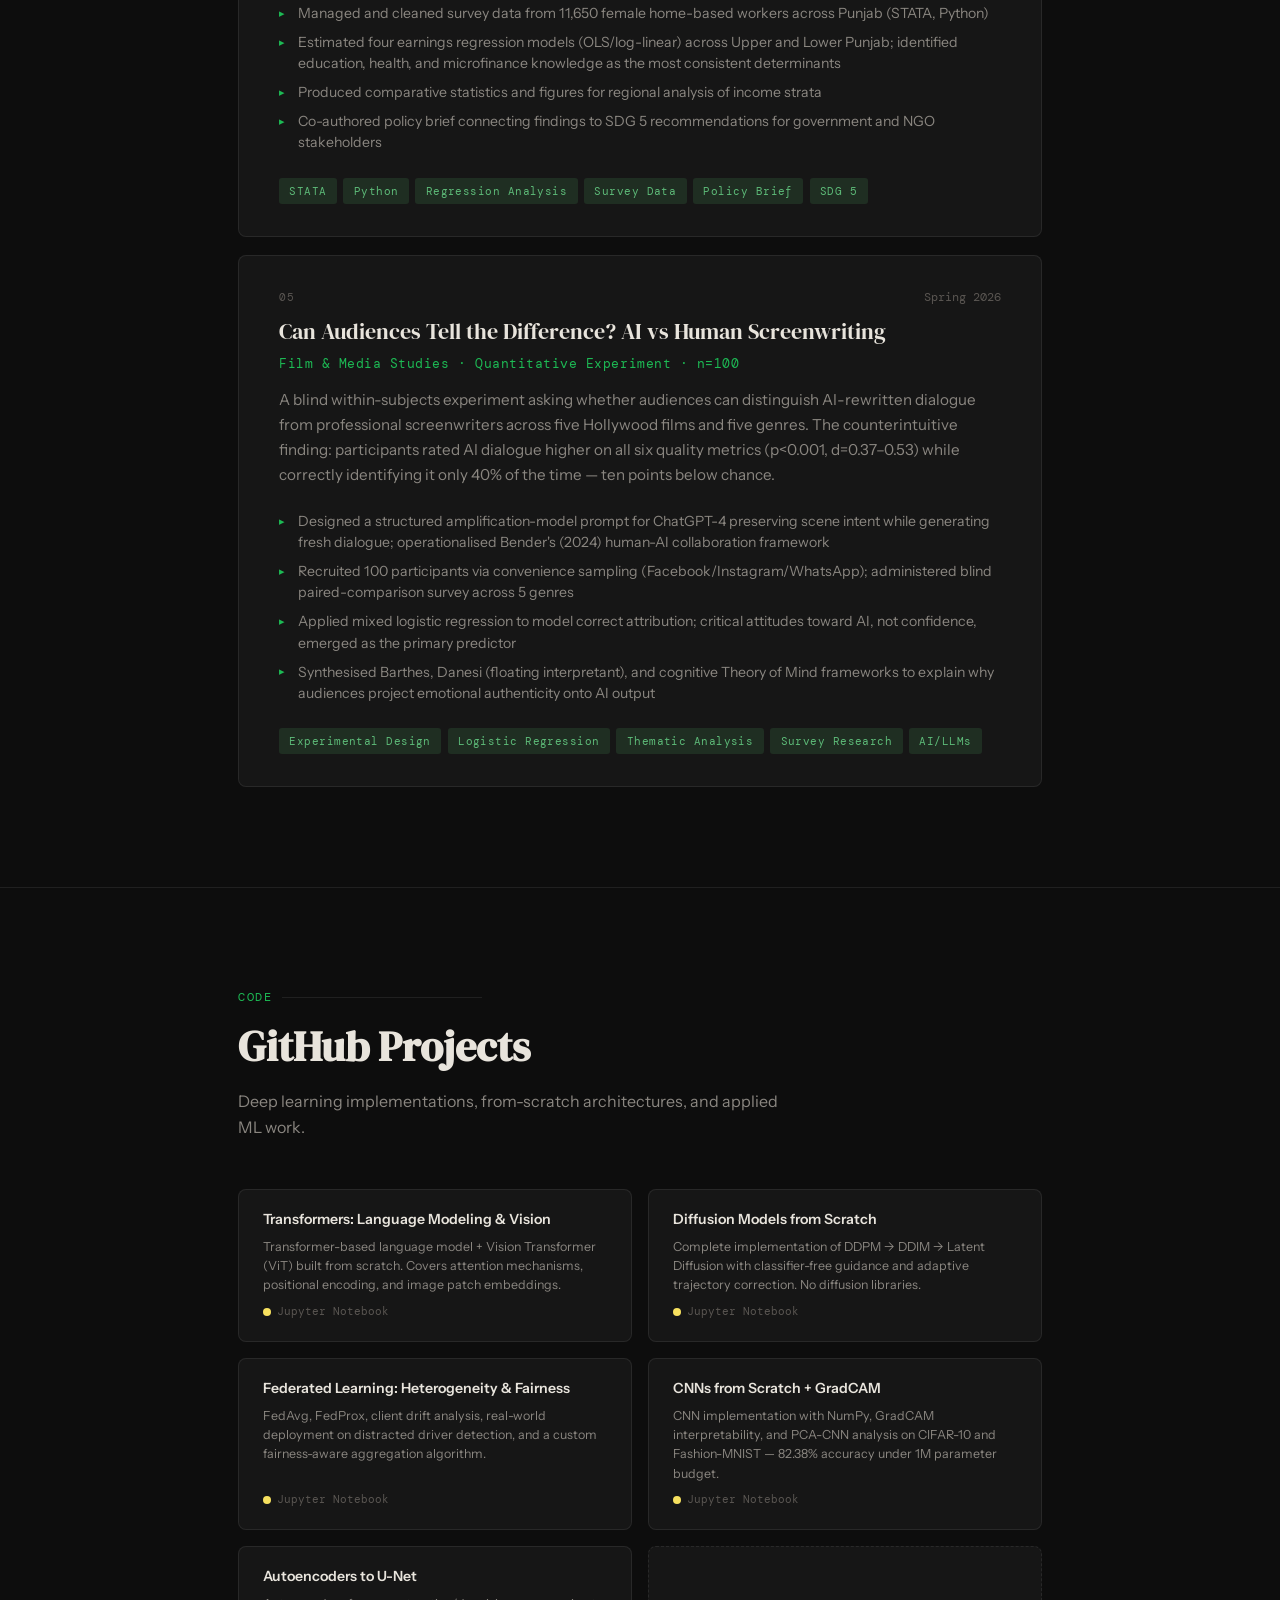
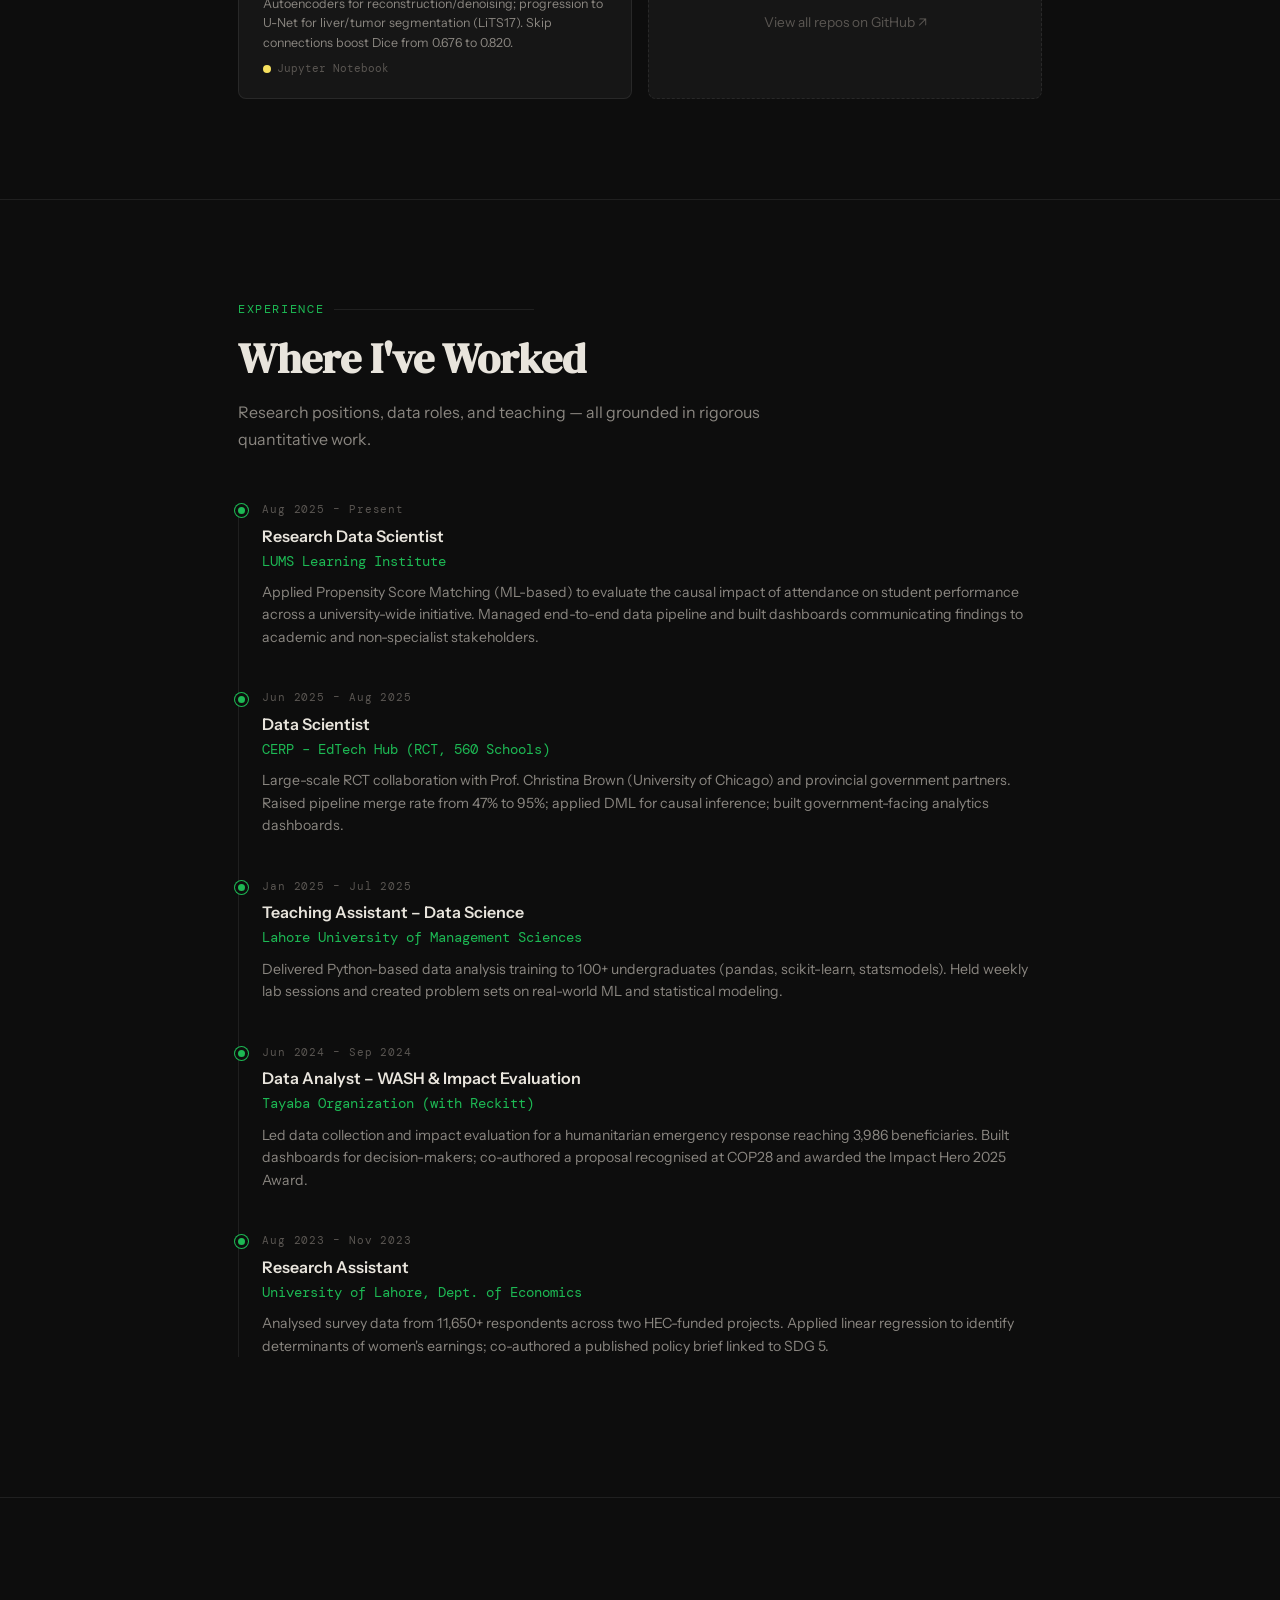
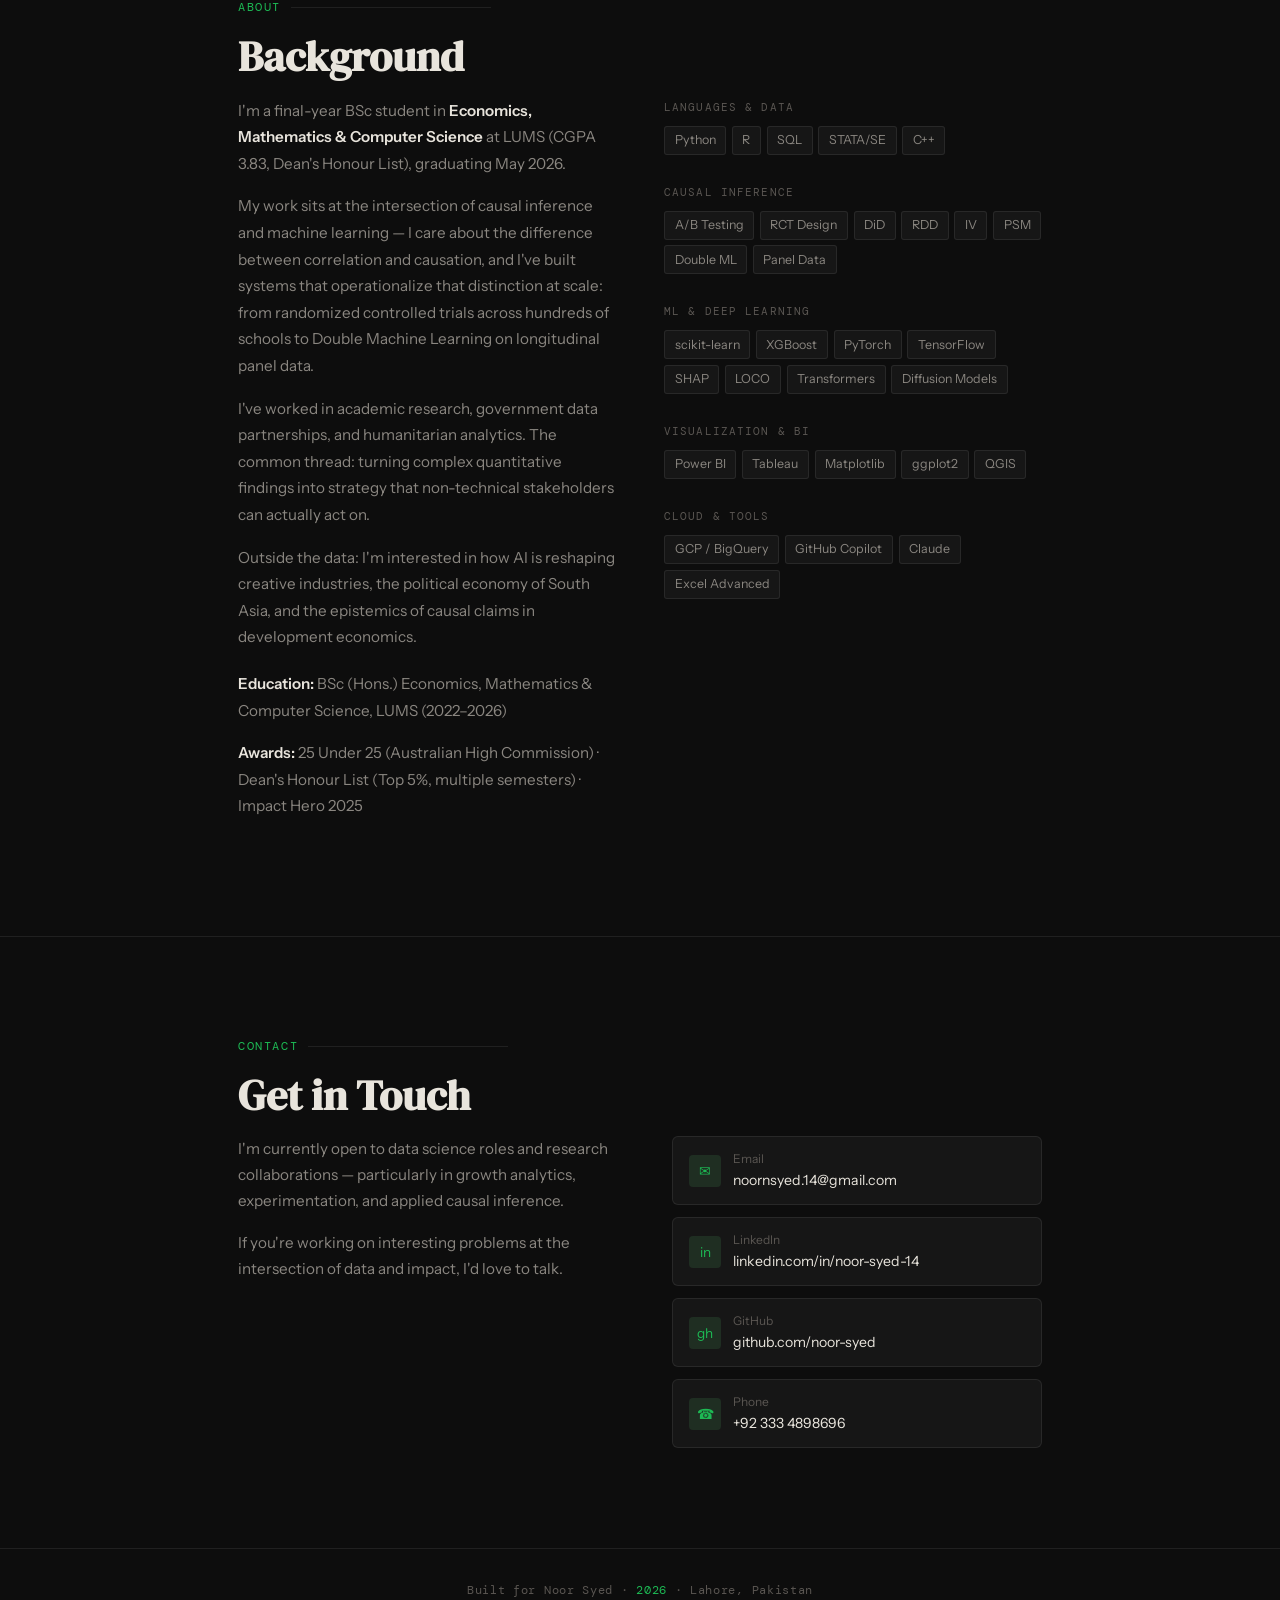
==== commit ac94e708: "Revise project details for Senior Thesis Updated project title and context for clarity. Revised proj" ====
--- a/src/imports/pasted_text/noor-syed-portfolio.html
+++ b/src/imports/pasted_text/noor-syed-portfolio.html
@@ -521,28 +521,28 @@
         <span class="project-number">02</span>
         <span class="project-date">Aug – Dec 2025</span>
       </div>
-      <div class="project-title">Discipline &amp; Human Capital Formation</div>
-      <div class="project-context">Senior Thesis · LUMS Economics · CGPA 3.9 Semester</div>
+      <div class="project-title">Testing the Homogeneity Presumption in Composite Household Indicators</div>
+      <div class="project-context">Senior Thesis · LUMS Economics · Child Discipline &amp; Early Learning, Punjab</div>
       <p class="project-desc">
-        A hybrid econometric–ML study examining how household disciplinary practices shape early childhood 
-        literacy and numeracy outcomes among 15,590 children in Punjab, using UNICEF MICS 2017–18 data. 
-        The methodological innovation: combining ordered logit with Random Forest to answer both 
-        "what is the association?" and "what predicts disciplinary behavior?"
+        A measurement study testing whether the practices pooled into a composite household-behavior indicator
+        relate to the outcome alike, using the 11-item child discipline module of UNICEF MICS Punjab 2017–18
+        (15,590 children aged 35–60 months).
       </p>
       <ul class="project-highlights">
-        <li>Constructed a composite Learning Index (0–3) from UNICEF ECDI indicators (Cronbach's α = 0.81); used ordered logit with average marginal effects for inference</li>
-        <li>Ran Brant test for proportional odds violations; extended to Generalized Ordered Logit as robustness check — results held consistent</li>
-        <li>Trained 11 one-vs-rest Random Forest classifiers on disciplinary outcomes; applied SMOTE for class imbalance on rare violent practices</li>
-        <li>Validated feature importance via permutation importance and Leave-One-Covariate-Out (LOCO) ablation — caregiver belief in physical punishment emerged as the strongest predictor across all outcomes</li>
-        <li>Non-violent discipline (explaining behavior) reduced probability of zero learning skills by 3.9pp; psychological aggression increased it by 3.2pp (both p&lt;0.01)</li>
+        <li>Proposed a joint, cluster-robust Wald test of coefficient equality; applied in an ordered logit for a 0–3 Learning Index (Cronbach's α = 0.81)</li>
+        <li>Homogeneity rejected for the eight violent items (χ² = 35.87, p&lt;0.001), robust to weights, controls and each literacy/numeracy item, but not within psychological aggression (p = 0.897)</li>
+        <li>Monte Carlo simulations: near-nominal size, 63% power against a 0.2 gap between the two psychological items</li>
+        <li>Pooling conceals sign: explaining why a behavior was wrong is associated with a 3.9pp lower probability of no foundational skill, shouting with a 3.2pp higher one</li>
+        <li>Practices share no common antecedent profile (proportional profile rejected, p&lt;0.001); exploratory Random Forests used only for ranking. Estimates are associational</li>
       </ul>
       <div class="tags">
         <span class="tag">Ordered Logit</span>
-        <span class="tag">Random Forest</span>
-        <span class="tag">SMOTE</span>
-        <span class="tag">LOCO</span>
+        <span class="tag">Wald Tests</span>
+        <span class="tag">Measurement &amp; Aggregation</span>
+        <span class="tag">Monte Carlo</span>
+        <span class="tag">Random Forest (exploratory)</span>
         <span class="tag">STATA</span>
-        <span class="tag">scikit-learn</span>
+        <span class="tag">Python</span>
         <span class="tag">UNICEF MICS</span>
       </div>
     </div>
@@ -887,4 +887,4 @@
 </footer>
 
 </body>
-</html>+</html>
